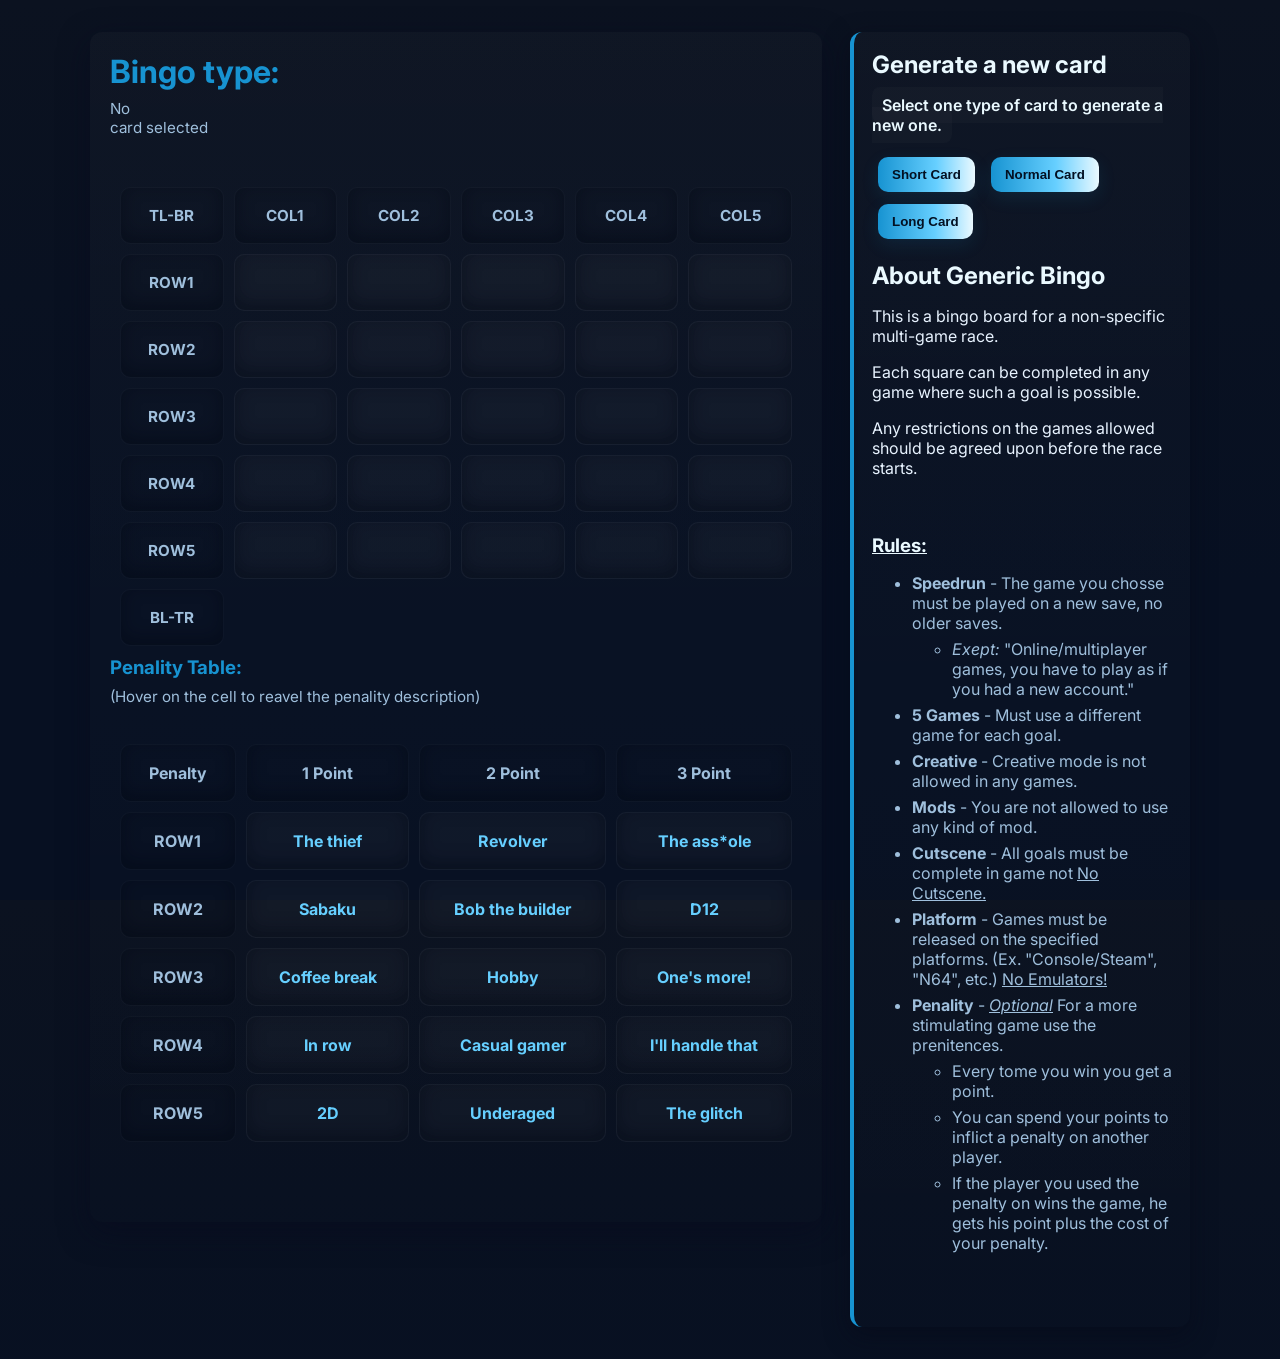
==== index.html @ 4d88782e "removed old stuff" ====
<!DOCTYPE html>
<html>

<head>
	<title>Speedrun Bingo</title>

	<!-- Base style -->

	<!-- Modern theme (overrides) - cache-bust to force reload -->
	<link href="style.css" rel="stylesheet">
	<!-- Scripts -->
	<script src="script.js"></script>
    <link rel="icon" href="Images/Speedrun%20bingo%20Logo.png">

	<!-- Bingo Table -->
</head>

<body cz-shortcut-listen="true">
	<div id="wrap">
		<div id="main">
			<div class="container">
				<div id="bingoPage">
					<h1 class="Tdtype heading" >Bingo type:</h1>
					<p class="Tdtype subheading"  id="Tdtype">No</p>
                        <p class="Tdtype subheading" >card selected</p>
                    <br>
                    <br>
					<div id="results">

						<table id="bingo">
							<tbody>
								<tr>
									<td class="popout" id="tlbr">TL-BR</td>
									<td class="popout" id="col1">COL1</td>
									<td class="popout" id="col2">COL2</td>
									<td class="popout" id="col3">COL3</td>
									<td class="popout" id="col4">COL4</td>
									<td class="popout" id="col5">COL5</td>
								</tr>
								<tr>
									<td class="popout" id="row1">ROW1</td>
									<td class="row1 col1 tlbr" id="slot1"></td>
									<td class="row1 col2" id="slot2"></td>
									<td class="row1 col3" id="slot3"></td>
									<td class="row1 col4" id="slot4"></td>
									<td class="row1 col5 bltr" id="slot5"></td>
								</tr>
								<tr>
									<td class="popout" id="row2">ROW2</td>
									<td class="row2 col1" id="slot6"></td>
									<td class="row2 col2 tlbr" id="slot7"></td>
									<td class="row2 col3" id="slot8"></td>
									<td class="row2 col4 bltr" id="slot9"></td>
									<td class="row2 col5" id="slot10"></td>
								</tr>
								<tr>
									<td class="popout" id="row3">ROW3</td>
									<td class="row3 col1" id="slot11"></td>
									<td class="row3 col2" id="slot12"></td>
									<td class="row3 col3 tlbr bltr" id="slot13"></td>
									<td class="row3 col4" id="slot14"></td>
									<td class="row3 col5" id="slot15"></td>
								</tr>
								<tr>
									<td class="popout" id="row4">ROW4</td>
									<td class="row4 col1" id="slot16"></td>
									<td class="row4 col2 bltr" id="slot17"></td>
									<td class="row4 col3" id="slot18"></td>
									<td class="row4 col4 tlbr" id="slot19"></td>
									<td class="row4 col5" id="slot20"></td>
								</tr>
								<tr>
									<td class="popout" id="row5">ROW5</td>
									<td class="row5 col1 bltr" id="slot21"></td>
									<td class="row5 col2" id="slot22"></td>
									<td class="row5 col3" id="slot23"></td>
									<td class="row5 col4" id="slot24"></td>
									<td class="row5 col5 tlbr" id="slot25"></td>
								</tr>
								<tr>
									<td class="popout" id="bltr">BL-TR</td>
									<td colspan="5" style="display:none;"></td>
								</tr>
							</tbody>
						</table>
					</div>

					<div class="resulttitle">
						<h3 class="heading" >Penality Table:</h3>
                        <p class="subheading">(Hover on the cell to reavel the penality description)</p>
					    <br>
                    </div>

					<div id="results">
						<table id="bingo">
							<tbody>
								<tr>
									<td class="popout1" id="1tlbr" 	>Penalty</td>
									<td class="popout1" id="1col1" 	>1 Point</td>
									<td class="popout1" id="1col2" 	>2 Point</td>
									<td class="popout1" id="1col3" 	>3 Point</td>
								</tr>
								<tr>
									<td class="popout1" id="1row1" 	>ROW1</td>
									<td class="1row1 col1 tlbr" id="1slot1"
										title="Your rival choose a console you can't use.">The thief</td>
									<td class="1row1 col2" id="1slot2" title="You can't reload in games.">Revolver</td>
									<td class="1row1 col3" id="1slot3"
										title="Your rival choose for you a goal, that locks all the goals in the the same raw and column.">
										The ass*ole</td>
								</tr>
								<tr>
									<td class="popout1" id="1row2" 	>ROW2</td>
									<td class="1row2 col1" id="1slot6" title="You can't skip Cutscene.">Sabaku</td>
									<td class="1row2 col2 tlbr" id="1slot7"
										title="You can't build structures in games.">Bob the builder</td>
									<td class="1row2 col3" id="1slot8"
										title="You roll a D12 and let him choose your bingo.">D12</td>
								</tr>
								<tr>
									<td class="popout1" id="1row3" 	>ROW3</td>
									<td class="1row3 col1" id="1slot11"
										title="Take a 5min coffee break, at the end of the second goal.">Coffee break
									</td>
									<td class="1row3 col2" id="1slot12"
										title="You choose a goal, you must complete it twice in 2 different games.">
										Hobby</td>
									<td class="1row3 col3 tlbr bltr" id="1slot13"
										title="Your rival choose one more goal you have to complete do do bingo.">One's
										more!</td>
								</tr>
								<tr>
									<td class="popout1" id="1row4" 	>ROW4</td>
									<td class="1row4 col1" id="1slot16"
										title="Complete the goals in the order is given (up->down) (left->right)">In row
									</td>
									<td class="1row4 col2 bltr" id="1slot17"
										title="You may only play games released after 2015.">Casual gamer</td>
									<td class="1row4 col3" id="1slot18"
										title="Your rival chooses 2 bingo lines, and you have to complete all 10 goals exept for 5 of your choice.">
										I'll handle that</td>
								</tr>
								<tr>
									<td class="popout1" id="1row5" 	>ROW5</td>
									<td class="1row5 col1 bltr" id="1slot21"
										title="One goal must be completed in 2D game.">2D</td>
									<td class="1row5 col2" id="1slot22" title="You can't play pegi 18 Games.">Underaged
									</td>
									<td class="1row5 col3" id="1slot23"
										title="You have to reverse your movement controls.">The glitch</td>
								</tr>
								<tr>
									<td colspan="5" style="display:none;"></td>
								</tr>
							</tbody>
						</table>
						<br>
						<br>
					</div>

				</div>
				<div id="about_bingo">
					<h2 class="sideheading">Generate a new card</h2>

					<p><span class="note">Select one type of card to generate a new one.</span></p>
					<p id="sortButtons" >
						<button class="sortButton" onclick="Easy()">Short Card</button>
						<button class="sortButton" onclick="Normal()">Normal Card</button>
						<button class="sortButton" onclick="Hard()">Long Card</button>
					</p>

					<h2 class="sideheading">About Generic Bingo</h2>
					<p>This is a bingo board for a non-specific multi-game race.</p>
					<p>Each square can be completed in any game where such a goal is possible.</p>
					<p>Any restrictions on the games allowed should be agreed upon before the race starts.</p>
					<br>
					<br><h3 class="sideheading"><u>Rules:</u></h3>
					<ul>
						<li><b>Speedrun</b> - The game you chosse must be played on a new save, no older saves.
							<ul>
								<li><i>Exept:</i> "Online/multiplayer games, you have to play as if you had a new
									account."</li>
							</ul>
						</li>
						<li><b>5 Games</b> - Must use a different game for each goal.</li>
						<li><b>Creative</b> - Creative mode is not allowed in any games.</li>
						<li><b>Mods</b> - You are not allowed to use any kind of mod.</li>
						<li><b>Cutscene</b> - All goals must be complete in game not <u>No Cutscene.</u></li>
						<li><b>Platform</b> - Games must be released on the specified platforms. (Ex.
							"Console/Steam", "N64", etc.) <u>No Emulators!</u></li>
						<li><b>Penality</b> - <em><u>Optional</u></em> For a more stimulating game use the
							prenitences.
							<ul>
								<li>Every tome you win you get a point.</li>
								<li>You can spend your points to inflict a penalty on another player.</li>
								<li>If the player you used the penalty on wins the game, he gets his point plus the
									cost of your penalty.</li>
							</ul>
						</li>
					</ul>

					<br><br>

				</div>
			</div>
		</div>
	</div>

</body>

</html>
---- style.css ----
@import url('https://fonts.googleapis.com/css2?family=Inter:wght@300;400;600;700&display=swap');

:root{
  /* Arch Linux palette */
  --bg: #0b1220; /* dark base */
  --bg-2: #071022; /* subtle gradient */
  --card: linear-gradient(180deg,#071227,#0b1630); /* card background */
  --muted: #9fbfdc; /* soft blue-gray */
  --accent: #1793d1; /* Arch blue */
  --accent-2: #66cfff; /* lighter blue accent */
  --accent-3: #eaf9ff; /* highlight */
  --glass: rgba(255,255,255,0.03);
  --radius:12px;
}

*{box-sizing:border-box}
html,body{height:100%}
body{
  margin:0;
  font-family:'Inter',system-ui,-apple-system,Segoe UI,Roboto,"Helvetica Neue",Arial;
  background: linear-gradient(180deg,var(--bg) 0%, var(--bg-2) 65%);
  color:#e8f3ff;
  -webkit-font-smoothing:antialiased;
  -moz-osx-font-smoothing:grayscale;
}

#wrap{padding:32px 20px}
.container{
  max-width:1100px;
  margin:0 auto;
  display:grid;
  grid-template-columns: 1fr 340px;
  gap:28px;
  align-items:start;
}

/* Side panel */
#about_bingo{
  background: linear-gradient(180deg, rgba(255,255,255,0.02), transparent);
  border-radius:var(--radius);
  padding:18px;
  box-shadow: 0 8px 24px rgba(6,10,25,0.6);
  border-left:4px solid var(--accent);
}

/* Headings and links across the page */
h1, h2, h3, h4{
  color:var(--accent-2);
  margin-top:0;
}

a{color:var(--accent);text-decoration:none}
a:hover{text-decoration:underline;color:var(--accent-2)}

/* Emphasize popouts and labels */
.popout, .popout1{background:transparent;color:var(--accent-2);font-weight:700;border-left:3px solid rgba(255,255,255,0.02);padding-left:8px}

/* Bingo cells: subtle Arch blue tint */
table#bingo td{background: linear-gradient(180deg, rgba(24,54,78,0.18), rgba(6,18,32,0.18));padding:18px;text-align:center;border-radius:10px;min-width:68px;min-height:56px;vertical-align:middle;color:var(--accent-2);font-weight:700;box-shadow:inset 0 -6px 18px rgba(2,6,18,0.45);border:1px solid rgba(255,255,255,0.02)}

/* Selected / active look (if JS toggles classes later) */
.active-cell{background:linear-gradient(180deg, rgba(23,147,209,0.16), rgba(102,207,255,0.06));color:#eaf9ff;border-color:rgba(23,147,209,0.25)}

/* Buttons accent consistency */
.sortButton{box-shadow:0 6px 18px rgba(23,147,209,0.12)}

/* Lists and rules */
ul li{margin:6px 0}

/* Small screens: ensure side panel stands out */
@media (max-width:1000px){
  #about_bingo{border-left:0;border-top:4px solid var(--accent);}
}

.heading{margin:0 0 8px 0;font-weight:700;color:var(--accent)}
.subheading{margin:0;color:var(--muted);font-size:0.95rem}
.sideheading{color:var(--accent-3);margin:0 0 12px 0}

.resulttitle{margin-bottom:8px}

#bingoPage{
  background: var(--card);
  border-radius:var(--radius);
  padding:20px;
  box-shadow: 0 10px 30px rgba(8,10,30,0.65);
  background-image: linear-gradient(180deg, rgba(255,255,255,0.02), transparent);
}

/* Buttons */
.sortButton{
  background:linear-gradient(90deg,var(--accent) 0%, var(--accent-2) 60%, var(--accent-3) 100%);
  border:0;color:#031022;padding:10px 14px;border-radius:10px;
  font-weight:700;margin:6px;cursor:pointer;transition:transform .12s ease,box-shadow .12s;
}
.sortButton:hover{transform:translateY(-3px);box-shadow:0 12px 30px rgba(0,0,0,0.5)}

/* Bingo table modern look */
table#bingo{width:100%;border-collapse:separate;border-spacing:10px}
table#bingo td{background:rgba(255,255,255,0.03);padding:18px;text-align:center;border-radius:10px;min-width:68px;min-height:56px;vertical-align:middle;color:var(--accent-2);font-weight:700;box-shadow:inset 0 -6px 18px rgba(2,6,18,0.45)}

table#bingo tr td.popout, table#bingo tr td.popout1{background:transparent;color:var(--muted);font-weight:700;min-width:96px}
table#bingo td.popout{font-size:0.95rem}

/* Hover and selection */
table#bingo td:hover{transform:translateY(-6px);box-shadow:0 18px 40px rgba(3,7,25,0.7);transition:all .14s}

/* Penalty table slightly different tone */
.popout1{color:var(--muted)}

/* Responsive: stack columns */
@media (max-width:1000px){
  .container{grid-template-columns:1fr}
  table#bingo{display:block;overflow:auto;white-space:nowrap}
}

/* Accessibility */
button.sortButton:focus, .sortButton:active{outline:2px solid rgba(255,255,255,0.06);box-shadow:0 0 0 4px rgba(96,165,250,0.08)}

/* Small tweaks for lists and paragraphs */
ul{color:var(--muted)}
.note{background:rgba(255,255,255,0.02);padding:8px 10px;border-radius:8px;color:var(--accent-3);font-weight:600}
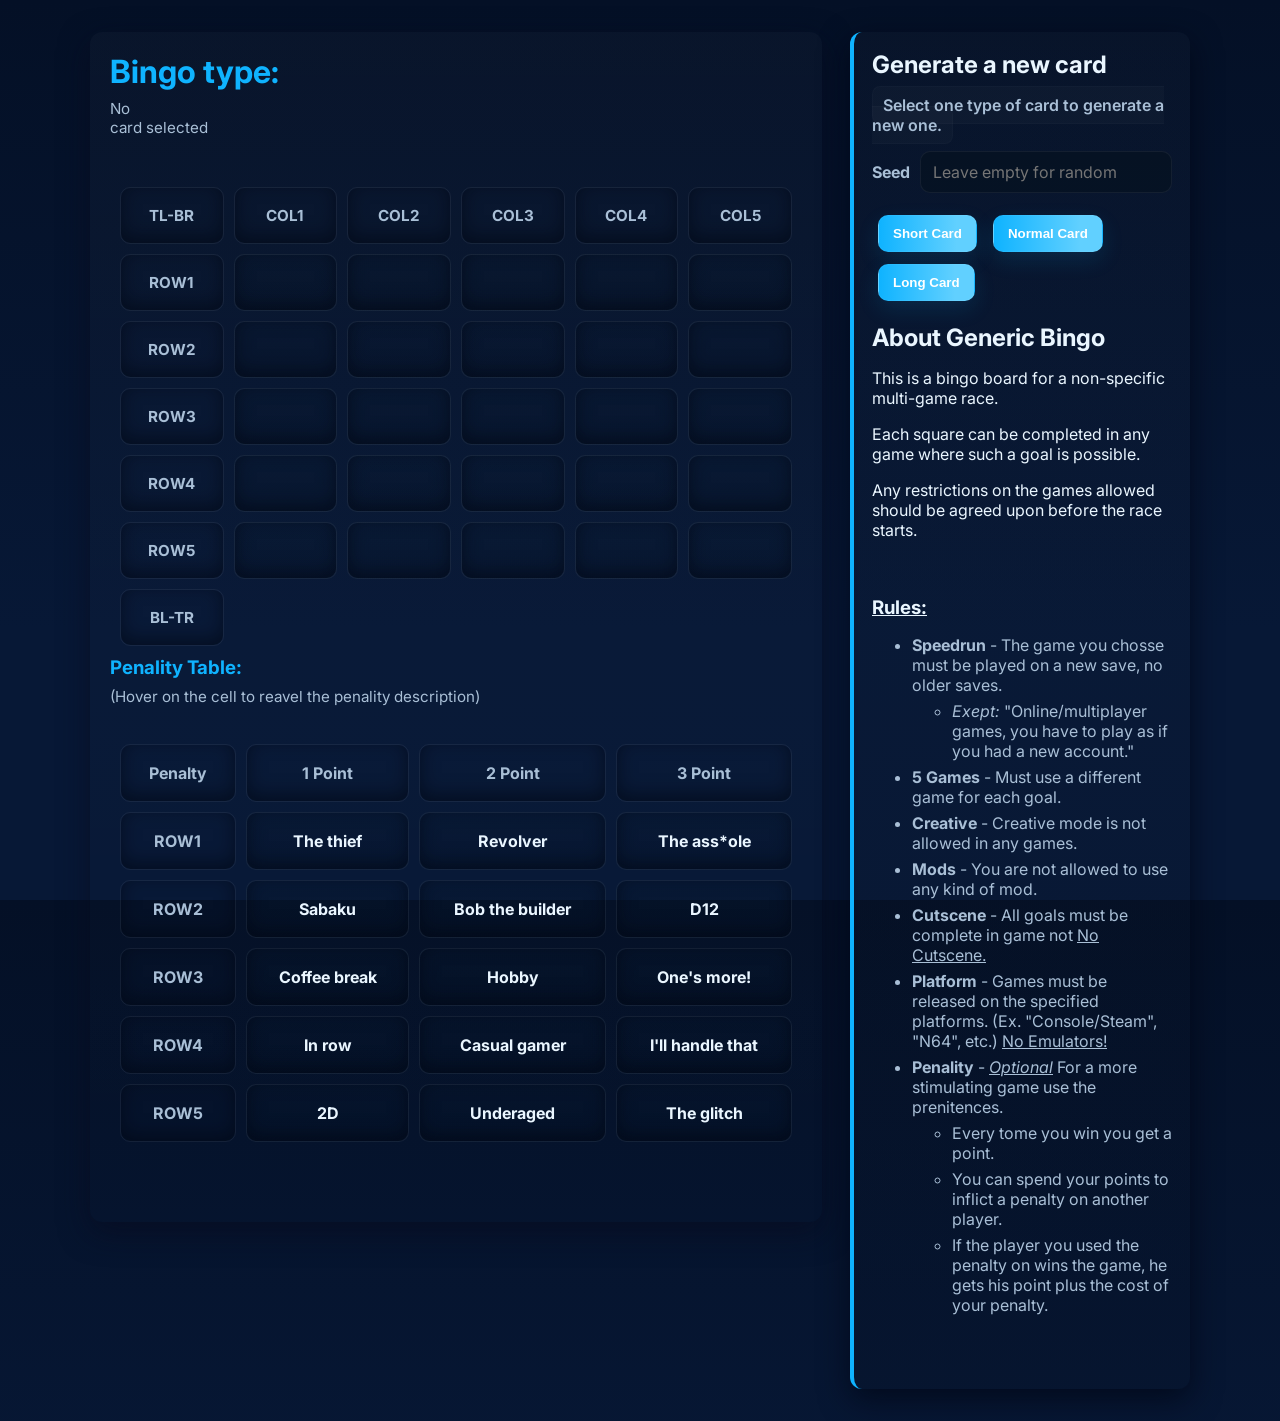
==== commit 4722ff33: "new seed system" ====
--- a/index.html
+++ b/index.html
@@ -9,7 +9,8 @@
 	<!-- Modern theme (overrides) - cache-bust to force reload -->
 	<link href="style.css" rel="stylesheet">
 	<!-- Scripts -->
-	<script src="script.js"></script>
+	<script src="bingoData.js" defer></script>
+	<script src="script.js" defer></script>
     <link rel="icon" href="Images/Speedrun%20bingo%20Logo.png">
 
 	<!-- Bingo Table -->
@@ -163,6 +164,10 @@
 					<h2 class="sideheading">Generate a new card</h2>
 
 					<p><span class="note">Select one type of card to generate a new one.</span></p>
+					<p class="seed-row">
+						<label for="seedInput">Seed</label>
+						<input id="seedInput" name="seed" type="text" placeholder="Leave empty for random" />
+					</p>
 					<p id="sortButtons" >
 						<button class="sortButton" onclick="Easy()">Short Card</button>
 						<button class="sortButton" onclick="Normal()">Normal Card</button>
--- a/style.css
+++ b/style.css
@@ -1,15 +1,17 @@
 @import url('https://fonts.googleapis.com/css2?family=Inter:wght@300;400;600;700&display=swap');
 
 :root{
-  /* Arch Linux palette */
-  --bg: #0b1220; /* dark base */
-  --bg-2: #071022; /* subtle gradient */
-  --card: linear-gradient(180deg,#071227,#0b1630); /* card background */
-  --muted: #9fbfdc; /* soft blue-gray */
-  --accent: #1793d1; /* Arch blue */
-  --accent-2: #66cfff; /* lighter blue accent */
-  --accent-3: #eaf9ff; /* highlight */
-  --glass: rgba(255,255,255,0.03);
+  /* Dark blue high-contrast palette */
+  --bg: #041026; /* very dark navy */
+  --bg-2: #071836; /* deep blue gradient */
+  --card-bg: #06203a; /* panel/card base */
+  --muted: #a9bfd6; /* secondary text */
+  --text: #eaf6ff; /* main text */
+  --accent: #0fb3ff; /* bright cyan accent */
+  --accent-2: #61d0ff; /* lighter cyan */
+  --accent-strong: #ffffff; /* pure white for max contrast */
+  --border: rgba(255,255,255,0.06);
+  --glass: rgba(255,255,255,0.02);
   --radius:12px;
 }
 
@@ -18,8 +20,8 @@
 body{
   margin:0;
   font-family:'Inter',system-ui,-apple-system,Segoe UI,Roboto,"Helvetica Neue",Arial;
-  background: linear-gradient(180deg,var(--bg) 0%, var(--bg-2) 65%);
-  color:#e8f3ff;
+  background: linear-gradient(180deg,var(--bg) 0%, var(--bg-2) 70%);
+  color:var(--text);
   -webkit-font-smoothing:antialiased;
   -moz-osx-font-smoothing:grayscale;
 }
@@ -36,33 +38,34 @@
 
 /* Side panel */
 #about_bingo{
-  background: linear-gradient(180deg, rgba(255,255,255,0.02), transparent);
+  background: linear-gradient(180deg, rgba(255,255,255,0.015), rgba(0,0,0,0.06));
   border-radius:var(--radius);
   padding:18px;
-  box-shadow: 0 8px 24px rgba(6,10,25,0.6);
+  box-shadow: 0 10px 30px rgba(2,6,20,0.7);
   border-left:4px solid var(--accent);
+  color:var(--text);
 }
 
 /* Headings and links across the page */
 h1, h2, h3, h4{
-  color:var(--accent-2);
+  color:var(--accent-strong);
   margin-top:0;
 }
 
-a{color:var(--accent);text-decoration:none}
+a{color:var(--accent);text-decoration:none;font-weight:600}
 a:hover{text-decoration:underline;color:var(--accent-2)}
 
 /* Emphasize popouts and labels */
-.popout, .popout1{background:transparent;color:var(--accent-2);font-weight:700;border-left:3px solid rgba(255,255,255,0.02);padding-left:8px}
+.popout, .popout1{background:transparent;color:var(--accent-2);font-weight:800;border-left:3px solid var(--border);padding-left:10px}
 
 /* Bingo cells: subtle Arch blue tint */
-table#bingo td{background: linear-gradient(180deg, rgba(24,54,78,0.18), rgba(6,18,32,0.18));padding:18px;text-align:center;border-radius:10px;min-width:68px;min-height:56px;vertical-align:middle;color:var(--accent-2);font-weight:700;box-shadow:inset 0 -6px 18px rgba(2,6,18,0.45);border:1px solid rgba(255,255,255,0.02)}
+table#bingo td{background: linear-gradient(180deg, rgba(5,20,40,0.3), rgba(6,18,32,0.2));padding:18px;text-align:center;border-radius:10px;min-width:68px;min-height:56px;vertical-align:middle;color:var(--text);font-weight:700;box-shadow:inset 0 -6px 18px rgba(2,6,18,0.6);border:1px solid var(--border)}
 
 /* Selected / active look (if JS toggles classes later) */
-.active-cell{background:linear-gradient(180deg, rgba(23,147,209,0.16), rgba(102,207,255,0.06));color:#eaf9ff;border-color:rgba(23,147,209,0.25)}
+.active-cell{background:linear-gradient(180deg, rgba(15,179,255,0.18), rgba(97,208,255,0.06));color:var(--text);border-color:rgba(15,179,255,0.35)}
 
 /* Buttons accent consistency */
-.sortButton{box-shadow:0 6px 18px rgba(23,147,209,0.12)}
+.sortButton{box-shadow:0 8px 22px rgba(15,179,255,0.12)}
 
 /* Lists and rules */
 ul li{margin:6px 0}
@@ -88,21 +91,38 @@
 
 /* Buttons */
 .sortButton{
-  background:linear-gradient(90deg,var(--accent) 0%, var(--accent-2) 60%, var(--accent-3) 100%);
-  border:0;color:#031022;padding:10px 14px;border-radius:10px;
-  font-weight:700;margin:6px;cursor:pointer;transition:transform .12s ease,box-shadow .12s;
+  background:linear-gradient(90deg,var(--accent) 0%, var(--accent-2) 80%);
+  border:0;color:var(--accent-strong);padding:10px 14px;border-radius:10px;
+  font-weight:700;margin:6px;cursor:pointer;transition:transform .12s ease,box-shadow .12s;border:1px solid rgba(255,255,255,0.04);
 }
-.sortButton:hover{transform:translateY(-3px);box-shadow:0 12px 30px rgba(0,0,0,0.5)}
+.sortButton:hover{transform:translateY(-3px);box-shadow:0 14px 36px rgba(2,8,20,0.7)}
+
+.seed-row{display:grid;grid-template-columns:auto 1fr;gap:10px;align-items:center;margin:12px 0}
+
+.seed-row label{color:var(--muted);font-weight:700}
+
+.seed-row input{
+  width:100%;
+  background:rgba(6,18,32,0.65);
+  color:var(--text);
+  border:1px solid var(--border);
+  border-radius:10px;
+  padding:10px 12px;
+  font:inherit;
+  box-sizing:border-box;
+}
+
+.seed-row input:focus{outline:2px solid rgba(15,179,255,0.25);border-color:rgba(15,179,255,0.4)}
 
 /* Bingo table modern look */
 table#bingo{width:100%;border-collapse:separate;border-spacing:10px}
-table#bingo td{background:rgba(255,255,255,0.03);padding:18px;text-align:center;border-radius:10px;min-width:68px;min-height:56px;vertical-align:middle;color:var(--accent-2);font-weight:700;box-shadow:inset 0 -6px 18px rgba(2,6,18,0.45)}
+table#bingo td{background: linear-gradient(180deg, rgba(8,26,48,0.24), rgba(6,18,32,0.18));padding:18px;text-align:center;border-radius:10px;min-width:68px;min-height:56px;vertical-align:middle;color:var(--text);font-weight:700;box-shadow:inset 0 -6px 18px rgba(2,6,18,0.6);border:1px solid var(--border)}
 
 table#bingo tr td.popout, table#bingo tr td.popout1{background:transparent;color:var(--muted);font-weight:700;min-width:96px}
 table#bingo td.popout{font-size:0.95rem}
 
 /* Hover and selection */
-table#bingo td:hover{transform:translateY(-6px);box-shadow:0 18px 40px rgba(3,7,25,0.7);transition:all .14s}
+table#bingo td:hover{transform:translateY(-6px);box-shadow:0 22px 48px rgba(3,7,25,0.85);transition:all .12s}
 
 /* Penalty table slightly different tone */
 .popout1{color:var(--muted)}
@@ -118,4 +138,4 @@
 
 /* Small tweaks for lists and paragraphs */
 ul{color:var(--muted)}
-.note{background:rgba(255,255,255,0.02);padding:8px 10px;border-radius:8px;color:var(--accent-3);font-weight:600}
+.note{background:var(--glass);padding:8px 10px;border-radius:8px;color:var(--muted);font-weight:600;border:1px solid rgba(255,255,255,0.02)}
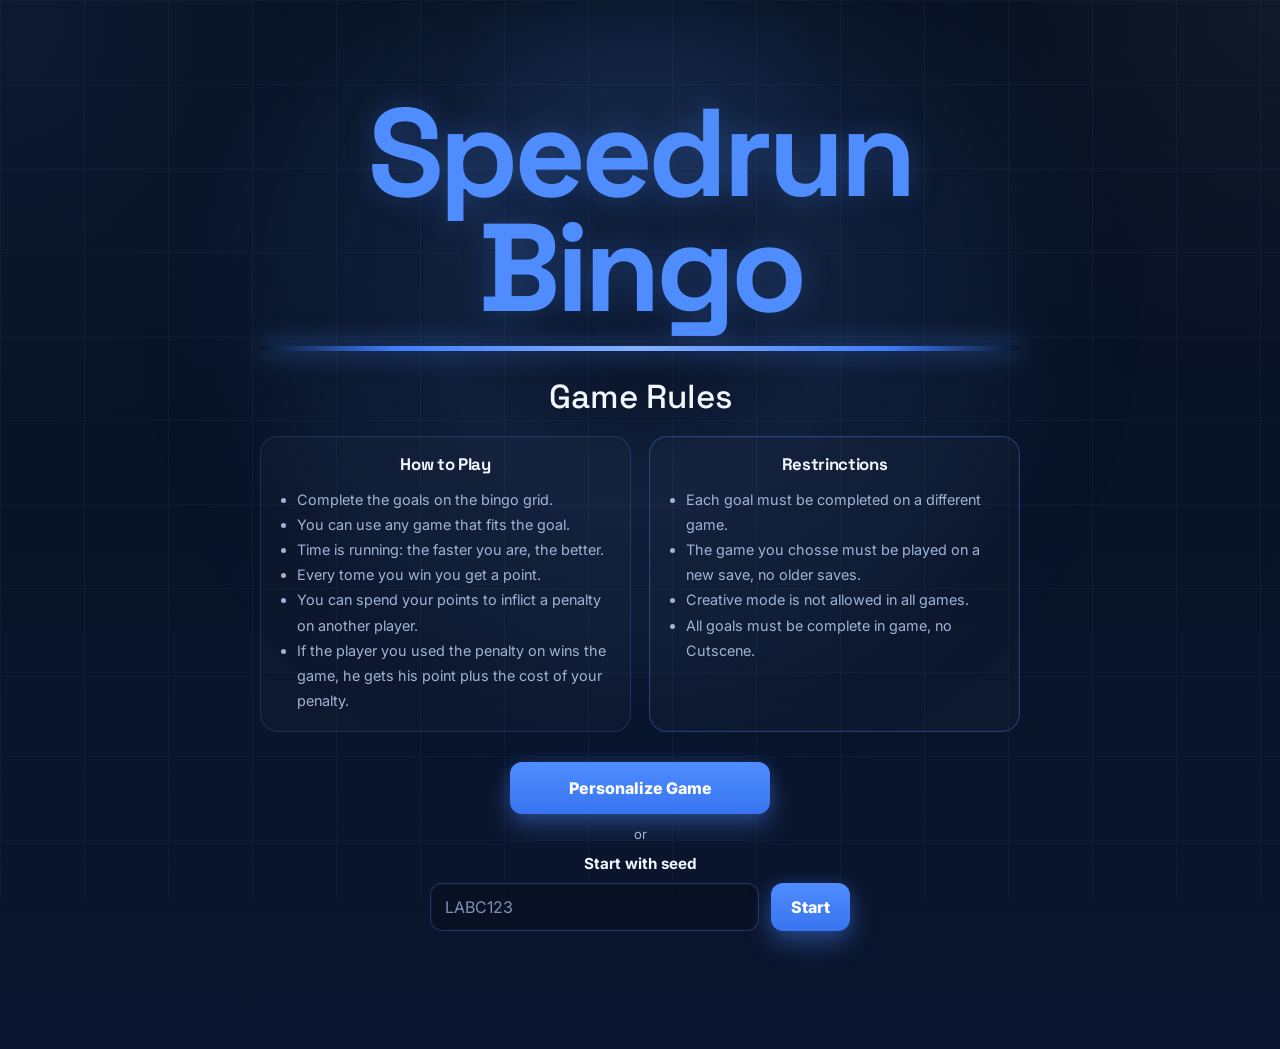
==== commit 0dab4926: "finisched landing page" ====
--- a/index.html
+++ b/index.html
@@ -1,216 +1,67 @@
 <!DOCTYPE html>
-<html>
+<html lang="en">
+<head>
+  <meta charset="utf-8">
+  <meta name="viewport" content="width=device-width, initial-scale=1">
+  <title>Speedrun Bingo</title>
+  <link rel="stylesheet" href="style.css">
+  <link rel="icon" type="image/svg+xml" href="favicon.svg">
+  <script src="bingoData.js" defer></script>
+  <script src="script.js" defer></script>
+</head>
+<body data-page="landing">
+  <main class="page landing-page">
+    <section class="landing-hero">
+      <h1 class="landing-title">Speedrun Bingo</h1>
+      <div class="landing-line" aria-hidden="true"></div>
 
-<head>
-	<title>Speedrun Bingo</title>
+      <h2 class="rules-heading">Game Rules</h2>
 
-	<!-- Base style -->
+      <div class="rules-grid" aria-label="Game rules">
+        <article class="rule-column">
+          <h3>How to Play</h3>
+          <ul>
+            <li>Complete the goals on the bingo grid.</li>
+            <li>You can use any game that fits the goal.</li>
+            <li>Time is running: the faster you are, the better.</li>
+            <li>Every tome you win you get a point.</li>
+            <li>You can spend your points to inflict a penalty on another player.</li>
+            <li>If the player you used the penalty on wins the game, he gets his point plus the cost of your penalty.</li>
+          </ul>
+        </article>
 
-	<!-- Modern theme (overrides) - cache-bust to force reload -->
-	<link href="style.css" rel="stylesheet">
-	<!-- Scripts -->
-	<script src="bingoData.js" defer></script>
-	<script src="script.js" defer></script>
-    <link rel="icon" href="Images/Speedrun%20bingo%20Logo.png">
+        <article class="rule-column rule-column--accent">
+          <h3>Restrinctions</h3>
+          <ul>
+            <li>Each goal must be completed on a different game.</li>
+            <li>The game you chosse must be played on a new save, no older saves.</li>
+            <li>Creative mode is not allowed in all games.</li>
+            <li>All goals must be complete in game, no Cutscene.</li>
+          </ul>
+        </article>
+      </div>
 
-	<!-- Bingo Table -->
-</head>
+      <div class="landing-cta">
+        <button class="primary-button" id="personalizeButton" type="button">Personalize Game</button>
+        <span class="or-divider">or</span>
 
-<body cz-shortcut-listen="true">
-	<div id="wrap">
-		<div id="main">
-			<div class="container">
-				<div id="bingoPage">
-					<h1 class="Tdtype heading" >Bingo type:</h1>
-					<p class="Tdtype subheading"  id="Tdtype">No</p>
-                        <p class="Tdtype subheading" >card selected</p>
-                    <br>
-                    <br>
-					<div id="results">
+        <div class="seed-launcher">
+          <div class="seed-launcher__label">Start with seed</div>
+          <div class="seed-launcher__row">
+            <input id="landingSeedInput" type="text" inputmode="text" autocomplete="off" placeholder="LABC123">
+            <button class="primary-button primary-button--small" id="startSeedButton" type="button">Start</button>
+          </div>
+          <p class="field-error" id="landingError" aria-live="polite"></p>
+        </div>
+      </div>
+    </section>
+  </main>
 
-						<table id="bingo">
-							<tbody>
-								<tr>
-									<td class="popout" id="tlbr">TL-BR</td>
-									<td class="popout" id="col1">COL1</td>
-									<td class="popout" id="col2">COL2</td>
-									<td class="popout" id="col3">COL3</td>
-									<td class="popout" id="col4">COL4</td>
-									<td class="popout" id="col5">COL5</td>
-								</tr>
-								<tr>
-									<td class="popout" id="row1">ROW1</td>
-									<td class="row1 col1 tlbr" id="slot1"></td>
-									<td class="row1 col2" id="slot2"></td>
-									<td class="row1 col3" id="slot3"></td>
-									<td class="row1 col4" id="slot4"></td>
-									<td class="row1 col5 bltr" id="slot5"></td>
-								</tr>
-								<tr>
-									<td class="popout" id="row2">ROW2</td>
-									<td class="row2 col1" id="slot6"></td>
-									<td class="row2 col2 tlbr" id="slot7"></td>
-									<td class="row2 col3" id="slot8"></td>
-									<td class="row2 col4 bltr" id="slot9"></td>
-									<td class="row2 col5" id="slot10"></td>
-								</tr>
-								<tr>
-									<td class="popout" id="row3">ROW3</td>
-									<td class="row3 col1" id="slot11"></td>
-									<td class="row3 col2" id="slot12"></td>
-									<td class="row3 col3 tlbr bltr" id="slot13"></td>
-									<td class="row3 col4" id="slot14"></td>
-									<td class="row3 col5" id="slot15"></td>
-								</tr>
-								<tr>
-									<td class="popout" id="row4">ROW4</td>
-									<td class="row4 col1" id="slot16"></td>
-									<td class="row4 col2 bltr" id="slot17"></td>
-									<td class="row4 col3" id="slot18"></td>
-									<td class="row4 col4 tlbr" id="slot19"></td>
-									<td class="row4 col5" id="slot20"></td>
-								</tr>
-								<tr>
-									<td class="popout" id="row5">ROW5</td>
-									<td class="row5 col1 bltr" id="slot21"></td>
-									<td class="row5 col2" id="slot22"></td>
-									<td class="row5 col3" id="slot23"></td>
-									<td class="row5 col4" id="slot24"></td>
-									<td class="row5 col5 tlbr" id="slot25"></td>
-								</tr>
-								<tr>
-									<td class="popout" id="bltr">BL-TR</td>
-									<td colspan="5" style="display:none;"></td>
-								</tr>
-							</tbody>
-						</table>
-					</div>
-
-					<div class="resulttitle">
-						<h3 class="heading" >Penality Table:</h3>
-                        <p class="subheading">(Hover on the cell to reavel the penality description)</p>
-					    <br>
-                    </div>
-
-					<div id="results">
-						<table id="bingo">
-							<tbody>
-								<tr>
-									<td class="popout1" id="1tlbr" 	>Penalty</td>
-									<td class="popout1" id="1col1" 	>1 Point</td>
-									<td class="popout1" id="1col2" 	>2 Point</td>
-									<td class="popout1" id="1col3" 	>3 Point</td>
-								</tr>
-								<tr>
-									<td class="popout1" id="1row1" 	>ROW1</td>
-									<td class="1row1 col1 tlbr" id="1slot1"
-										title="Your rival choose a console you can't use.">The thief</td>
-									<td class="1row1 col2" id="1slot2" title="You can't reload in games.">Revolver</td>
-									<td class="1row1 col3" id="1slot3"
-										title="Your rival choose for you a goal, that locks all the goals in the the same raw and column.">
-										The ass*ole</td>
-								</tr>
-								<tr>
-									<td class="popout1" id="1row2" 	>ROW2</td>
-									<td class="1row2 col1" id="1slot6" title="You can't skip Cutscene.">Sabaku</td>
-									<td class="1row2 col2 tlbr" id="1slot7"
-										title="You can't build structures in games.">Bob the builder</td>
-									<td class="1row2 col3" id="1slot8"
-										title="You roll a D12 and let him choose your bingo.">D12</td>
-								</tr>
-								<tr>
-									<td class="popout1" id="1row3" 	>ROW3</td>
-									<td class="1row3 col1" id="1slot11"
-										title="Take a 5min coffee break, at the end of the second goal.">Coffee break
-									</td>
-									<td class="1row3 col2" id="1slot12"
-										title="You choose a goal, you must complete it twice in 2 different games.">
-										Hobby</td>
-									<td class="1row3 col3 tlbr bltr" id="1slot13"
-										title="Your rival choose one more goal you have to complete do do bingo.">One's
-										more!</td>
-								</tr>
-								<tr>
-									<td class="popout1" id="1row4" 	>ROW4</td>
-									<td class="1row4 col1" id="1slot16"
-										title="Complete the goals in the order is given (up->down) (left->right)">In row
-									</td>
-									<td class="1row4 col2 bltr" id="1slot17"
-										title="You may only play games released after 2015.">Casual gamer</td>
-									<td class="1row4 col3" id="1slot18"
-										title="Your rival chooses 2 bingo lines, and you have to complete all 10 goals exept for 5 of your choice.">
-										I'll handle that</td>
-								</tr>
-								<tr>
-									<td class="popout1" id="1row5" 	>ROW5</td>
-									<td class="1row5 col1 bltr" id="1slot21"
-										title="One goal must be completed in 2D game.">2D</td>
-									<td class="1row5 col2" id="1slot22" title="You can't play pegi 18 Games.">Underaged
-									</td>
-									<td class="1row5 col3" id="1slot23"
-										title="You have to reverse your movement controls.">The glitch</td>
-								</tr>
-								<tr>
-									<td colspan="5" style="display:none;"></td>
-								</tr>
-							</tbody>
-						</table>
-						<br>
-						<br>
-					</div>
-
-				</div>
-				<div id="about_bingo">
-					<h2 class="sideheading">Generate a new card</h2>
-
-					<p><span class="note">Select one type of card to generate a new one.</span></p>
-					<p class="seed-row">
-						<label for="seedInput">Seed</label>
-						<input id="seedInput" name="seed" type="text" placeholder="Leave empty for random" />
-					</p>
-					<p id="sortButtons" >
-						<button class="sortButton" onclick="Easy()">Short Card</button>
-						<button class="sortButton" onclick="Normal()">Normal Card</button>
-						<button class="sortButton" onclick="Hard()">Long Card</button>
-					</p>
-
-					<h2 class="sideheading">About Generic Bingo</h2>
-					<p>This is a bingo board for a non-specific multi-game race.</p>
-					<p>Each square can be completed in any game where such a goal is possible.</p>
-					<p>Any restrictions on the games allowed should be agreed upon before the race starts.</p>
-					<br>
-					<br><h3 class="sideheading"><u>Rules:</u></h3>
-					<ul>
-						<li><b>Speedrun</b> - The game you chosse must be played on a new save, no older saves.
-							<ul>
-								<li><i>Exept:</i> "Online/multiplayer games, you have to play as if you had a new
-									account."</li>
-							</ul>
-						</li>
-						<li><b>5 Games</b> - Must use a different game for each goal.</li>
-						<li><b>Creative</b> - Creative mode is not allowed in any games.</li>
-						<li><b>Mods</b> - You are not allowed to use any kind of mod.</li>
-						<li><b>Cutscene</b> - All goals must be complete in game not <u>No Cutscene.</u></li>
-						<li><b>Platform</b> - Games must be released on the specified platforms. (Ex.
-							"Console/Steam", "N64", etc.) <u>No Emulators!</u></li>
-						<li><b>Penality</b> - <em><u>Optional</u></em> For a more stimulating game use the
-							prenitences.
-							<ul>
-								<li>Every tome you win you get a point.</li>
-								<li>You can spend your points to inflict a penalty on another player.</li>
-								<li>If the player you used the penalty on wins the game, he gets his point plus the
-									cost of your penalty.</li>
-							</ul>
-						</li>
-					</ul>
-
-					<br><br>
-
-				</div>
-			</div>
-		</div>
-	</div>
-
+  <div class="countdown-overlay" id="countdownOverlay" aria-hidden="true">
+    <div class="countdown-card">
+      <p class="countdown-label">Launching card</p>
+      <div class="countdown-number" id="countdownNumber">3</div>
+    </div>
+  </div>
 </body>
-
 </html>
--- a/style.css
+++ b/style.css
@@ -1,141 +1,1025 @@
-@import url('https://fonts.googleapis.com/css2?family=Inter:wght@300;400;600;700&display=swap');
-
-:root{
-  /* Dark blue high-contrast palette */
-  --bg: #041026; /* very dark navy */
-  --bg-2: #071836; /* deep blue gradient */
-  --card-bg: #06203a; /* panel/card base */
-  --muted: #a9bfd6; /* secondary text */
-  --text: #eaf6ff; /* main text */
-  --accent: #0fb3ff; /* bright cyan accent */
-  --accent-2: #61d0ff; /* lighter cyan */
-  --accent-strong: #ffffff; /* pure white for max contrast */
-  --border: rgba(255,255,255,0.06);
-  --glass: rgba(255,255,255,0.02);
-  --radius:12px;
-}
-
-*{box-sizing:border-box}
-html,body{height:100%}
-body{
-  margin:0;
-  font-family:'Inter',system-ui,-apple-system,Segoe UI,Roboto,"Helvetica Neue",Arial;
-  background: linear-gradient(180deg,var(--bg) 0%, var(--bg-2) 70%);
-  color:var(--text);
-  -webkit-font-smoothing:antialiased;
-  -moz-osx-font-smoothing:grayscale;
-}
-
-#wrap{padding:32px 20px}
-.container{
-  max-width:1100px;
-  margin:0 auto;
-  display:grid;
-  grid-template-columns: 1fr 340px;
-  gap:28px;
-  align-items:start;
-}
-
-/* Side panel */
-#about_bingo{
-  background: linear-gradient(180deg, rgba(255,255,255,0.015), rgba(0,0,0,0.06));
-  border-radius:var(--radius);
-  padding:18px;
-  box-shadow: 0 10px 30px rgba(2,6,20,0.7);
-  border-left:4px solid var(--accent);
-  color:var(--text);
-}
-
-/* Headings and links across the page */
-h1, h2, h3, h4{
-  color:var(--accent-strong);
-  margin-top:0;
-}
-
-a{color:var(--accent);text-decoration:none;font-weight:600}
-a:hover{text-decoration:underline;color:var(--accent-2)}
-
-/* Emphasize popouts and labels */
-.popout, .popout1{background:transparent;color:var(--accent-2);font-weight:800;border-left:3px solid var(--border);padding-left:10px}
-
-/* Bingo cells: subtle Arch blue tint */
-table#bingo td{background: linear-gradient(180deg, rgba(5,20,40,0.3), rgba(6,18,32,0.2));padding:18px;text-align:center;border-radius:10px;min-width:68px;min-height:56px;vertical-align:middle;color:var(--text);font-weight:700;box-shadow:inset 0 -6px 18px rgba(2,6,18,0.6);border:1px solid var(--border)}
-
-/* Selected / active look (if JS toggles classes later) */
-.active-cell{background:linear-gradient(180deg, rgba(15,179,255,0.18), rgba(97,208,255,0.06));color:var(--text);border-color:rgba(15,179,255,0.35)}
-
-/* Buttons accent consistency */
-.sortButton{box-shadow:0 8px 22px rgba(15,179,255,0.12)}
-
-/* Lists and rules */
-ul li{margin:6px 0}
-
-/* Small screens: ensure side panel stands out */
-@media (max-width:1000px){
-  #about_bingo{border-left:0;border-top:4px solid var(--accent);}
-}
-
-.heading{margin:0 0 8px 0;font-weight:700;color:var(--accent)}
-.subheading{margin:0;color:var(--muted);font-size:0.95rem}
-.sideheading{color:var(--accent-3);margin:0 0 12px 0}
-
-.resulttitle{margin-bottom:8px}
-
-#bingoPage{
-  background: var(--card);
-  border-radius:var(--radius);
-  padding:20px;
-  box-shadow: 0 10px 30px rgba(8,10,30,0.65);
-  background-image: linear-gradient(180deg, rgba(255,255,255,0.02), transparent);
-}
-
-/* Buttons */
-.sortButton{
-  background:linear-gradient(90deg,var(--accent) 0%, var(--accent-2) 80%);
-  border:0;color:var(--accent-strong);padding:10px 14px;border-radius:10px;
-  font-weight:700;margin:6px;cursor:pointer;transition:transform .12s ease,box-shadow .12s;border:1px solid rgba(255,255,255,0.04);
-}
-.sortButton:hover{transform:translateY(-3px);box-shadow:0 14px 36px rgba(2,8,20,0.7)}
-
-.seed-row{display:grid;grid-template-columns:auto 1fr;gap:10px;align-items:center;margin:12px 0}
-
-.seed-row label{color:var(--muted);font-weight:700}
-
-.seed-row input{
-  width:100%;
-  background:rgba(6,18,32,0.65);
-  color:var(--text);
-  border:1px solid var(--border);
-  border-radius:10px;
-  padding:10px 12px;
-  font:inherit;
-  box-sizing:border-box;
-}
-
-.seed-row input:focus{outline:2px solid rgba(15,179,255,0.25);border-color:rgba(15,179,255,0.4)}
-
-/* Bingo table modern look */
-table#bingo{width:100%;border-collapse:separate;border-spacing:10px}
-table#bingo td{background: linear-gradient(180deg, rgba(8,26,48,0.24), rgba(6,18,32,0.18));padding:18px;text-align:center;border-radius:10px;min-width:68px;min-height:56px;vertical-align:middle;color:var(--text);font-weight:700;box-shadow:inset 0 -6px 18px rgba(2,6,18,0.6);border:1px solid var(--border)}
-
-table#bingo tr td.popout, table#bingo tr td.popout1{background:transparent;color:var(--muted);font-weight:700;min-width:96px}
-table#bingo td.popout{font-size:0.95rem}
-
-/* Hover and selection */
-table#bingo td:hover{transform:translateY(-6px);box-shadow:0 22px 48px rgba(3,7,25,0.85);transition:all .12s}
-
-/* Penalty table slightly different tone */
-.popout1{color:var(--muted)}
-
-/* Responsive: stack columns */
-@media (max-width:1000px){
-  .container{grid-template-columns:1fr}
-  table#bingo{display:block;overflow:auto;white-space:nowrap}
-}
-
-/* Accessibility */
-button.sortButton:focus, .sortButton:active{outline:2px solid rgba(255,255,255,0.06);box-shadow:0 0 0 4px rgba(96,165,250,0.08)}
-
-/* Small tweaks for lists and paragraphs */
-ul{color:var(--muted)}
-.note{background:var(--glass);padding:8px 10px;border-radius:8px;color:var(--muted);font-weight:600;border:1px solid rgba(255,255,255,0.02)}
+@import url('https://fonts.googleapis.com/css2?family=Inter:wght@400;500;600;700;800&family=Space+Grotesk:wght@500;700&display=swap');
+
+:root {
+  --bg: #07101f;
+  --bg-2: #0b1630;
+  --surface: rgba(9, 16, 32, 0.58);
+  --surface-strong: rgba(11, 19, 38, 0.82);
+  --surface-soft: rgba(76, 135, 255, 0.08);
+  --border: rgba(95, 147, 255, 0.2);
+  --text: #f2f7ff;
+  --muted: #9fb4d6;
+  --accent: #4f8dff;
+  --accent-2: #cfe0ff;
+  --shadow: 0 18px 48px rgba(3, 8, 20, 0.34);
+  --radius: 20px;
+}
+
+* {
+  box-sizing: border-box;
+}
+
+html,
+body {
+  min-height: 100%;
+  scrollbar-width: none;
+  -ms-overflow-style: none;
+}
+
+html::-webkit-scrollbar,
+body::-webkit-scrollbar,
+*::-webkit-scrollbar {
+  width: 0;
+  height: 0;
+  display: none;
+}
+
+body {
+  margin: 0;
+  color: var(--text);
+  font-family: 'Inter', system-ui, -apple-system, BlinkMacSystemFont, 'Segoe UI', sans-serif;
+  background:
+    radial-gradient(circle at 50% 18%, rgba(79, 141, 255, 0.12), transparent 22%),
+    radial-gradient(circle at top left, rgba(79, 141, 255, 0.08), transparent 28%),
+    radial-gradient(circle at top right, rgba(255, 255, 255, 0.04), transparent 24%),
+    linear-gradient(180deg, var(--bg) 0%, var(--bg-2) 100%);
+  -webkit-font-smoothing: antialiased;
+  -moz-osx-font-smoothing: grayscale;
+}
+
+body::before {
+  content: "";
+  position: fixed;
+  inset: 0;
+  pointer-events: none;
+  background-image:
+    linear-gradient(rgba(145, 179, 255, 0.12) 1px, transparent 1px),
+    linear-gradient(90deg, rgba(145, 179, 255, 0.12) 1px, transparent 1px),
+    radial-gradient(circle at 50% 34%, rgba(79, 141, 255, 0.1), transparent 0 22%, rgba(79, 141, 255, 0.05) 38%, transparent 62%);
+  background-size: 84px 84px, 84px 84px, 100% 100%;
+  background-position: 0 0, 0 0, center center;
+  opacity: 0.34;
+  transform: perspective(900px) translateZ(0);
+  will-change: background-position, transform, opacity;
+  animation: landingPageGridDrift 6.4s linear infinite;
+}
+
+body::after {
+  content: "";
+  position: fixed;
+  inset: 0;
+  pointer-events: none;
+  background:
+    radial-gradient(circle at 50% 32%, rgba(79, 141, 255, 0.18), transparent 0 10%, rgba(79, 141, 255, 0.08) 18%, rgba(79, 141, 255, 0.03) 30%, transparent 52%),
+    radial-gradient(circle at 50% 32%, rgba(79, 141, 255, 0.16), transparent 0 14%, rgba(79, 141, 255, 0.06) 26%, transparent 48%);
+  background-repeat: no-repeat;
+  background-size: 100% 100%;
+  opacity: 0.9;
+  filter: blur(24px);
+  mix-blend-mode: screen;
+  will-change: transform, opacity;
+  animation: landingPageGlowPulse 3.2s ease-in-out infinite;
+}
+
+body.site-locked {
+  overflow: hidden;
+}
+
+body.site-locked .page {
+  pointer-events: none;
+  user-select: none;
+}
+
+body.site-locked .countdown-overlay {
+  pointer-events: auto;
+}
+
+.page {
+  position: relative;
+  z-index: 1;
+  max-width: 1180px;
+  margin: 0 auto;
+  padding: clamp(18px, 3vw, 36px);
+}
+
+.panel {
+  background: var(--surface);
+  border: 1px solid var(--border);
+  box-shadow: var(--shadow);
+  backdrop-filter: blur(12px);
+  border-radius: var(--radius);
+}
+
+.eyebrow,
+.section-label {
+  margin: 0 0 10px;
+  text-transform: uppercase;
+  letter-spacing: 0.18em;
+  font-size: 0.72rem;
+  color: var(--accent);
+  font-weight: 800;
+}
+
+.section-title,
+.landing-title {
+  margin: 0;
+  font-family: 'Space Grotesk', 'Inter', sans-serif;
+  letter-spacing: -0.04em;
+  color: var(--accent-2);
+}
+
+.landing-page {
+  min-height: 100vh;
+  display: grid;
+  place-items: center;
+}
+
+.landing-hero {
+  position: relative;
+  isolation: isolate;
+}
+
+.landing-hero {
+  width: min(920px, 100%);
+  padding: clamp(28px, 5vw, 52px);
+  text-align: center;
+  animation: fadeUp 0.7s ease both;
+}
+
+.landing-kicker {
+  margin: 0;
+  color: var(--accent);
+  font-weight: 800;
+  letter-spacing: 0.18em;
+  text-transform: uppercase;
+  font-size: 0.78rem;
+}
+
+.landing-title {
+  font-size: clamp(3.8rem, 11vw, 7.8rem);
+  line-height: 0.92;
+  margin: 8px auto 0;
+  color: #4f8dff;
+  text-shadow: 0 0 30px rgba(79, 141, 255, 0.28);
+}
+
+.landing-line {
+  width: min(760px, 94%);
+  height: 5px;
+  margin: 20px auto 0;
+  border-radius: 999px;
+  background: linear-gradient(90deg, transparent 0%, #3f7fff 18%, #87b1ff 50%, #3f7fff 82%, transparent 100%);
+  box-shadow: 0 0 26px rgba(79, 141, 255, 0.82);
+}
+
+.rules-heading {
+  margin: 24px 0 0;
+  font-family: 'Space Grotesk', 'Inter', sans-serif;
+  font-size: clamp(1.45rem, 2.6vw, 2.1rem);
+  color: var(--text);
+  font-weight: 500;
+}
+
+.rules-grid {
+  width: min(760px, 100%);
+  margin: 18px auto 0;
+  display: grid;
+  grid-template-columns: repeat(2, minmax(0, 1fr));
+  gap: 18px;
+}
+
+.rule-column {
+  text-align: left;
+  padding: 16px 18px 18px;
+  border-radius: 18px;
+  background: rgba(255, 255, 255, 0.02);
+  border: 1px solid var(--border);
+}
+
+.rule-column h3 {
+  margin: 0;
+  text-align: center;
+  font-family: 'Space Grotesk', 'Inter', sans-serif;
+  letter-spacing: -0.02em;
+  color: var(--text);
+  font-size: 1.05rem;
+}
+
+.rule-column--accent {
+  border-color: rgba(79, 141, 255, 0.32);
+  box-shadow: inset 0 0 0 1px rgba(79, 141, 255, 0.06);
+}
+
+.rule-column ul {
+  margin: 12px 0 0;
+  padding-left: 18px;
+  color: var(--muted);
+  line-height: 1.75;
+  font-size: 0.9rem;
+}
+
+.landing-cta {
+  width: min(560px, 100%);
+  margin: 30px auto 0;
+  display: grid;
+  justify-items: center;
+  gap: 12px;
+}
+
+.primary-button,
+.difficulty-button {
+  appearance: none;
+  border: 0;
+  border-radius: 12px;
+  font: inherit;
+  font-weight: 800;
+  cursor: pointer;
+  transition: transform 0.18s ease, box-shadow 0.18s ease, background-color 0.18s ease;
+}
+
+.primary-button {
+  display: inline-flex;
+  align-items: center;
+  justify-content: center;
+  min-height: 52px;
+  padding: 0 22px;
+  background: linear-gradient(180deg, #4f8dff 0%, #3774f0 100%);
+  color: #fff;
+  box-shadow: 0 12px 26px rgba(79, 141, 255, 0.35), 0 0 18px rgba(79, 141, 255, 0.18);
+}
+
+#personalizeButton {
+  width: 260px;
+}
+
+.primary-button--small {
+  min-height: 48px;
+  padding: 0 20px;
+}
+
+.primary-button:hover,
+.difficulty-button:hover {
+  transform: translateY(-2px);
+}
+
+.or-divider {
+  color: var(--muted);
+  font-size: 0.82rem;
+  text-transform: lowercase;
+}
+
+.seed-launcher {
+  width: min(420px, 100%);
+  display: grid;
+  gap: 10px;
+  justify-items: center;
+}
+
+.seed-launcher__label {
+  color: var(--text);
+  font-size: 0.95rem;
+  font-weight: 700;
+}
+
+.seed-launcher__row {
+  width: 100%;
+  display: grid;
+  grid-template-columns: minmax(0, 1fr) auto;
+  gap: 12px;
+}
+
+.seed-launcher input,
+.seed-field input {
+  width: 100%;
+  min-height: 48px;
+  padding: 0 14px;
+  border-radius: 12px;
+  border: 1px solid rgba(79, 141, 255, 0.3);
+  background: rgba(9, 16, 32, 0.72);
+  color: var(--text);
+  font: inherit;
+  box-shadow: inset 0 0 0 1px rgba(255, 255, 255, 0.02);
+}
+
+.seed-launcher input::placeholder,
+.seed-field input::placeholder {
+  color: #7e91b5;
+}
+
+.seed-launcher input:focus-visible,
+.seed-field input:focus-visible {
+  outline: 3px solid rgba(79, 141, 255, 0.18);
+  outline-offset: 2px;
+}
+
+.field-error {
+  min-height: 1.3em;
+  margin: 0;
+  color: #ff8f8f;
+  font-size: 0.95rem;
+}
+
+.settings-panel,
+.card-header,
+.board-panel,
+.landing-footer {
+  background: var(--surface-strong);
+  border: 1px solid var(--border);
+  border-radius: var(--radius);
+  box-shadow: var(--shadow);
+}
+
+.landing-footer {
+  display: none;
+}
+
+.landing-copy {
+  max-width: 60ch;
+  color: var(--muted);
+  line-height: 1.65;
+}
+
+.primary-button:focus-visible,
+.difficulty-button:focus-visible,
+.seed-field input:focus-visible,
+.secondary-button:focus-visible,
+.penalty-check input:focus-visible + span {
+  outline: 3px solid rgba(37, 99, 235, 0.18);
+  outline-offset: 2px;
+}
+
+.settings-page,
+.card-page {
+  display: grid;
+  gap: 16px;
+  align-content: start;
+  min-height: 100vh;
+}
+
+.settings-panel {
+  width: min(1040px, 100%);
+  margin: clamp(14px, 4vw, 40px) auto 0;
+  padding: clamp(22px, 4vw, 36px);
+  animation: fadeUp 0.7s ease both;
+}
+
+.settings-hero {
+  display: grid;
+  gap: 12px;
+}
+
+.settings-hero-actions {
+  margin-top: 8px;
+}
+
+.back-link {
+  display: inline-flex;
+  align-items: center;
+  gap: 10px;
+  color: var(--accent-2);
+  text-decoration: none;
+  font-weight: 800;
+  transition: color 0.16s ease, transform 0.12s ease;
+}
+
+.back-link__arrow {
+  display: inline-block;
+  transform: translateX(-2px);
+  transition: transform 0.18s ease, opacity 0.12s ease;
+  opacity: 0.9;
+}
+
+.back-link:hover,
+.back-link:focus {
+  color: #ffffff;
+  transform: translateX(2px);
+}
+
+.back-link:hover .back-link__arrow,
+.back-link:focus .back-link__arrow {
+  transform: translateX(-6px);
+}
+
+.penalties-header-actions {
+  display: inline-flex;
+  align-items: center;
+  gap: 12px;
+}
+
+.penalties-header-actions .points-spent {
+  margin: 0;
+  padding: 6px 10px;
+}
+
+.settings-title {
+  font-size: clamp(2.6rem, 6vw, 4.6rem);
+  color: #4f8dff;
+  text-shadow: 0 0 30px rgba(79, 141, 255, 0.24);
+}
+
+.settings-layout {
+  display: grid;
+  gap: 18px;
+  margin-top: 24px;
+}
+
+.settings-block {
+  display: grid;
+  gap: 16px;
+  padding: 18px;
+  border-radius: 18px;
+  background: rgba(255, 255, 255, 0.02);
+  border: 1px solid rgba(95, 147, 255, 0.16);
+}
+
+.settings-block__header {
+  display: grid;
+  gap: 4px;
+}
+
+.settings-block__title {
+  margin: 0;
+  color: var(--accent-2);
+  font-family: 'Space Grotesk', 'Inter', sans-serif;
+  letter-spacing: -0.03em;
+  font-size: clamp(1.15rem, 2vw, 1.45rem);
+}
+
+.settings-block__header--row {
+  grid-template-columns: minmax(0, 1fr) auto;
+  align-items: center;
+  gap: 14px;
+}
+
+.settings-block__hint {
+  color: var(--muted);
+  margin-top:5px;
+  font-size: 0.92rem;
+}
+
+.settings-block--penalties {
+  padding: 0;
+  overflow: clip;
+}
+
+.penalties-card__toggle {
+  width: 100%;
+  appearance: none;
+  border: 0;
+  background: linear-gradient(180deg, rgba(255, 255, 255, 0.05) 0%, rgba(255, 255, 255, 0.02) 100%);
+  color: inherit;
+  text-align: left;
+  padding: 18px;
+  display: grid;
+  grid-template-columns: minmax(0, 1fr) auto;
+  align-items: center;
+  gap: 16px;
+  cursor: pointer;
+}
+
+.penalties-card__toggle:hover {
+  background: linear-gradient(180deg, rgba(79, 141, 255, 0.08) 0%, rgba(255, 255, 255, 0.02) 100%);
+}
+
+.penalties-card__chevron {
+  width: 14px;
+  height: 14px;
+  border-right: 2px solid rgba(191, 214, 255, 0.92);
+  border-bottom: 2px solid rgba(191, 214, 255, 0.92);
+  transform: rotate(45deg);
+  transition: transform 0.18s ease;
+  justify-self: end;
+}
+
+.settings-block--penalties.is-open .penalties-card__chevron {
+  transform: rotate(225deg);
+}
+
+.penalties-panel {
+  display: grid;
+  gap: 14px;
+  padding: 0 18px 18px;
+  overflow: clip;
+  max-height: 0;
+  opacity: 0;
+  transform: translateY(-6px);
+  transition: max-height 0.22s ease, opacity 0.2s ease, transform 0.22s ease, padding 0.22s ease;
+}
+
+.penalties-panel.is-expanded {
+  max-height: 420px;
+  opacity: 1;
+  transform: translateY(0);
+  padding: 0 18px 18px;
+}
+
+.penalties-table-wrap {
+  overflow: auto;
+  max-height: 260px;
+}
+
+.settings-block--penalties.is-open {
+  box-shadow: 0 18px 48px rgba(3, 8, 20, 0.38);
+}
+
+.difficulty-grid {
+  display: grid;
+  grid-template-columns: repeat(3, minmax(0, 1fr));
+  gap: 12px;
+  margin: 0;
+}
+
+.difficulty-button {
+  min-height: 52px;
+  padding: 0 14px;
+  background: rgba(255, 255, 255, 0.03);
+  color: var(--text);
+  border: 1px solid rgba(95, 147, 255, 0.18);
+  box-shadow: inset 0 0 0 1px rgba(255, 255, 255, 0.02);
+}
+
+.difficulty-button.is-active {
+  background: linear-gradient(180deg, rgba(79, 141, 255, 0.2) 0%, rgba(79, 141, 255, 0.1) 100%);
+  border-color: rgba(79, 141, 255, 0.36);
+  color: var(--accent);
+}
+
+.settings-footer {
+  display: grid;
+  justify-items: center;
+  margin-top: 6px;
+}
+
+.settings-start-button {
+  margin-top:20px;
+  width: min(360px, 100%);
+}
+
+.secondary-button {
+  appearance: none;
+  border: 1px solid rgba(95, 147, 255, 0.24);
+  border-radius: 12px;
+  min-height: 48px;
+  padding: 0 18px;
+  background: rgba(255, 255, 255, 0.04);
+  color: var(--text);
+  font: inherit;
+  font-weight: 800;
+  cursor: pointer;
+  transition: transform 0.18s ease, border-color 0.18s ease, background-color 0.18s ease;
+}
+
+.secondary-button:hover {
+  transform: translateY(-2px);
+  border-color: rgba(79, 141, 255, 0.42);
+  background: rgba(79, 141, 255, 0.1);
+}
+
+.secondary-button:disabled {
+  opacity: 0.5;
+  cursor: not-allowed;
+  transform: none;
+}
+
+.penalties-table-wrap {
+  overflow: auto;
+}
+
+.penalties-table {
+  width: 100%;
+  border-collapse: separate;
+  border-spacing: 0 10px;
+}
+
+.penalties-table th {
+  text-align: left;
+  padding: 0 14px 4px;
+  color: var(--muted);
+  font-size: 0.8rem;
+  text-transform: uppercase;
+  letter-spacing: 0.12em;
+}
+
+.penalties-table td {
+  padding: 14px;
+  background: rgba(255, 255, 255, 0.03);
+  border-top: 1px solid rgba(95, 147, 255, 0.14);
+  border-bottom: 1px solid rgba(95, 147, 255, 0.14);
+  vertical-align: middle;
+}
+
+.penalties-table tr td:first-child {
+  border-left: 1px solid rgba(95, 147, 255, 0.14);
+  border-radius: 16px 0 0 16px;
+}
+
+.penalties-table tr td:last-child {
+  border-right: 1px solid rgba(95, 147, 255, 0.14);
+  border-radius: 0 16px 16px 0;
+}
+
+.penalties-table tr.is-selected td {
+  background: rgba(79, 141, 255, 0.11);
+  border-color: rgba(79, 141, 255, 0.28);
+}
+
+.penalties-table tr {
+  cursor: pointer;
+}
+
+.penalties-table tr:focus-visible td,
+.penalties-table tr:hover td {
+  border-color: rgba(79, 141, 255, 0.34);
+}
+
+.penalties-table tr:focus-visible td {
+  outline: 3px solid rgba(79, 141, 255, 0.16);
+  outline-offset: -2px;
+}
+
+.penalties-table tr.is-selected:hover td {
+  background: rgba(79, 141, 255, 0.15);
+}
+
+.penalty-cell--meta {
+  min-width: 0;
+}
+
+.penalty-name {
+  font-weight: 700;
+}
+
+.penalty-description {
+  margin-top: 5px;
+  color: var(--muted);
+  font-size: 0.86rem;
+  line-height: 1.45;
+}
+
+.points-spent {
+  display: inline-flex;
+  align-items: center;
+  gap: 10px;
+  justify-self: end;
+  padding: 10px 14px;
+  border-radius: 999px;
+  background: rgba(255, 255, 255, 0.04);
+  border: 1px solid rgba(95, 147, 255, 0.18);
+  color: var(--text);
+  font-weight: 700;
+}
+
+.points-spent strong {
+  font-size: 1.1rem;
+  color: var(--accent);
+}
+
+.seed-result-row {
+  display: grid;
+  grid-template-columns: minmax(0, 1fr) auto;
+  gap: 12px;
+  align-items: end;
+}
+
+.seed-field--output {
+  display: grid;
+  gap: 8px;
+}
+
+.seed-field__label {
+  color: var(--muted);
+  font-size: 0.88rem;
+  font-weight: 700;
+}
+
+.seed-field input[readonly] {
+  cursor: text;
+}
+
+.settings-feedback {
+  margin-top: -2px;
+}
+
+.card-page {
+  padding-top: clamp(18px, 4vw, 36px);
+}
+
+.card-header {
+  display: flex;
+  align-items: center;
+  justify-content: space-between;
+  gap: 16px;
+  padding: 18px 20px;
+  animation: fadeUp 0.7s ease both;
+}
+
+.card-meta {
+  display: grid;
+  justify-items: end;
+  gap: 4px;
+  color: var(--muted);
+  font-weight: 700;
+}
+
+.board-panel {
+  padding: 18px;
+  animation: fadeUp 0.8s ease both;
+  animation-delay: 0.08s;
+}
+
+.board-wrap {
+  overflow: auto;
+}
+
+#bingo {
+  width: 100%;
+  border-collapse: separate;
+  border-spacing: 10px;
+}
+
+#bingo td {
+  background: #fff;
+  color: var(--text);
+  border: 1px solid rgba(19, 31, 53, 0.08);
+  border-radius: 18px;
+  padding: 18px 14px;
+  text-align: center;
+  font-weight: 700;
+  vertical-align: middle;
+  box-shadow: inset 0 -1px 0 rgba(15, 23, 42, 0.03);
+  transition: transform 0.16s ease, box-shadow 0.16s ease, border-color 0.16s ease;
+}
+
+#bingo td:hover {
+  transform: translateY(-3px);
+  box-shadow: 0 12px 24px rgba(15, 23, 42, 0.08);
+  border-color: rgba(37, 99, 235, 0.22);
+}
+
+#bingo td.popout {
+  background: transparent;
+  border: 0;
+  box-shadow: none;
+  color: var(--muted);
+  font-size: 0.92rem;
+  letter-spacing: 0.08em;
+}
+
+#bingo td.popout {
+  padding-inline: 6px;
+}
+
+.countdown-overlay {
+  position: fixed;
+  inset: 0;
+  display: grid;
+  place-items: center;
+  background:
+    radial-gradient(circle at 50% 45%, rgba(79, 141, 255, 0.18), transparent 28%),
+    linear-gradient(180deg, rgba(6, 12, 25, 0.88) 0%, rgba(10, 19, 38, 0.96) 100%);
+  backdrop-filter: blur(14px);
+  opacity: 0;
+  pointer-events: none;
+  transition: opacity 0.2s ease;
+  z-index: 20;
+}
+
+.countdown-overlay.is-visible {
+  opacity: 1;
+}
+
+.countdown-card {
+  text-align: center;
+  min-width: min(420px, calc(100vw - 32px));
+  padding: 30px 34px;
+  border-radius: 28px;
+  background:
+    linear-gradient(180deg, rgba(11, 19, 38, 0.92) 0%, rgba(6, 12, 25, 0.98) 100%);
+  border: 1px solid rgba(95, 147, 255, 0.28);
+  box-shadow:
+    0 24px 60px rgba(0, 0, 0, 0.42),
+    0 0 0 1px rgba(255, 255, 255, 0.02),
+    0 0 36px rgba(79, 141, 255, 0.16);
+  position: relative;
+  overflow: hidden;
+}
+
+.countdown-card::before {
+  content: "";
+  position: absolute;
+  inset: 0;
+  background: linear-gradient(180deg, rgba(79, 141, 255, 0.08), transparent 40%);
+  pointer-events: none;
+}
+
+.countdown-label {
+  position: relative;
+  margin: 0;
+  color: var(--muted);
+  font-weight: 800;
+  letter-spacing: 0.12em;
+  text-transform: uppercase;
+}
+
+.countdown-number {
+  position: relative;
+  margin-top: 10px;
+  font-family: 'Space Grotesk', 'Inter', sans-serif;
+  font-size: clamp(3.6rem, 12vw, 8rem);
+  line-height: 1;
+  color: #4f8dff;
+  text-shadow: 0 0 26px rgba(79, 141, 255, 0.36);
+  animation: countdownPop 0.35s ease;
+}
+
+.countdown-number::after {
+  content: "";
+  display: block;
+  width: min(240px, 60vw);
+  height: 4px;
+  margin: 14px auto 0;
+  border-radius: 999px;
+  background: linear-gradient(90deg, transparent 0%, #3f7fff 18%, #87b1ff 50%, #3f7fff 82%, transparent 100%);
+  box-shadow: 0 0 20px rgba(79, 141, 255, 0.75);
+}
+
+@keyframes fadeUp {
+  from {
+    opacity: 0;
+    transform: translateY(18px);
+  }
+  to {
+    opacity: 1;
+    transform: translateY(0);
+  }
+}
+
+@keyframes landingGridDrift {
+  0% {
+    background-position: 0 0, 0 0, 0 0, 0 0;
+    transform: perspective(700px) rotateX(0deg) scale(1);
+  }
+
+  50% {
+    background-position: 0 0, 0 120%, 120% 0;
+    transform: perspective(700px) rotateX(6deg) scale(1.01);
+  }
+
+  100% {
+    background-position: 0 0, 0 240%, 240% 0;
+    transform: perspective(700px) rotateX(0deg) scale(1);
+  }
+}
+
+@keyframes landingGridPulse {
+  0%,
+  100% {
+    opacity: 0.62;
+    transform: scale(0.98);
+  }
+
+  50% {
+    opacity: 1;
+    transform: scale(1.02);
+  }
+}
+
+@keyframes landingPageGridDrift {
+  0% {
+    background-position: 0 0, 0 0, center center;
+    transform: perspective(900px) translate3d(0, 0, 0) scale(1);
+  }
+
+  14.285% {
+    background-position: 5px 8px, 8px 5px, center center;
+    transform: perspective(900px) translate3d(4px, -2px, 0) scale(1.003);
+  }
+
+  28.571% {
+    background-position: 14px 18px, 18px 14px, center center;
+    transform: perspective(900px) translate3d(9px, -5px, 0) scale(1.007);
+  }
+
+  42.857% {
+    background-position: 26px 28px, 28px 26px, center center;
+    transform: perspective(900px) translate3d(13px, -9px, 0) scale(1.011);
+  }
+
+  57.142% {
+    background-position: 40px 38px, 38px 40px, center center;
+    transform: perspective(900px) translate3d(9px, -13px, 0) scale(1.013);
+  }
+
+  71.428% {
+    background-position: 54px 48px, 48px 54px, center center;
+    transform: perspective(900px) translate3d(2px, -10px, 0) scale(1.01);
+  }
+
+  85.714% {
+    background-position: 32px 60px, 60px 32px, center center;
+    transform: perspective(900px) translate3d(-5px, -6px, 0) scale(1.006);
+  }
+
+  100% {
+    background-position: 0 84px, 84px 0, center center;
+    transform: perspective(900px) translate3d(0, 0, 0) scale(1);
+  }
+}
+
+@keyframes landingPageGlowPulse {
+  0%,
+  100% {
+    opacity: 0.58;
+    transform: scale(1);
+  }
+
+  50% {
+    opacity: 0.96;
+    transform: scale(1.025);
+  }
+}
+
+@media (prefers-reduced-motion: reduce) {
+  body::before,
+  body::after {
+    animation: none;
+  }
+}
+
+@keyframes countdownPop {
+  from {
+    opacity: 0;
+    transform: scale(0.86);
+  }
+  to {
+    opacity: 1;
+    transform: scale(1);
+  }
+}
+
+@media (max-width: 900px) {
+  .rules-grid,
+  .difficulty-grid {
+    grid-template-columns: 1fr;
+  }
+
+  .landing-hero {
+    width: 100%;
+  }
+
+  .seed-launcher__row {
+    grid-template-columns: 1fr;
+  }
+
+  .settings-block__header--row,
+  .seed-result-row {
+    grid-template-columns: 1fr;
+  }
+
+  .penalties-card__toggle {
+    grid-template-columns: 1fr;
+  }
+
+  .points-spent {
+    justify-self: start;
+  }
+}
+
+@media (max-width: 640px) {
+  .page {
+    padding: 14px;
+  }
+
+  .landing-hero,
+  .settings-panel,
+  .board-panel,
+  .card-header,
+  .landing-footer {
+    padding: 18px;
+  }
+
+  .settings-layout {
+    margin-top: 18px;
+  }
+
+  .settings-block {
+    padding: 14px;
+  }
+
+  .landing-title {
+    font-size: clamp(2.8rem, 17vw, 5rem);
+  }
+
+  #bingo {
+    border-spacing: 8px;
+  }
+
+  #bingo td {
+    padding: 14px 12px;
+    border-radius: 16px;
+  }
+
+  .countdown-card {
+    padding: 22px;
+  }
+}
